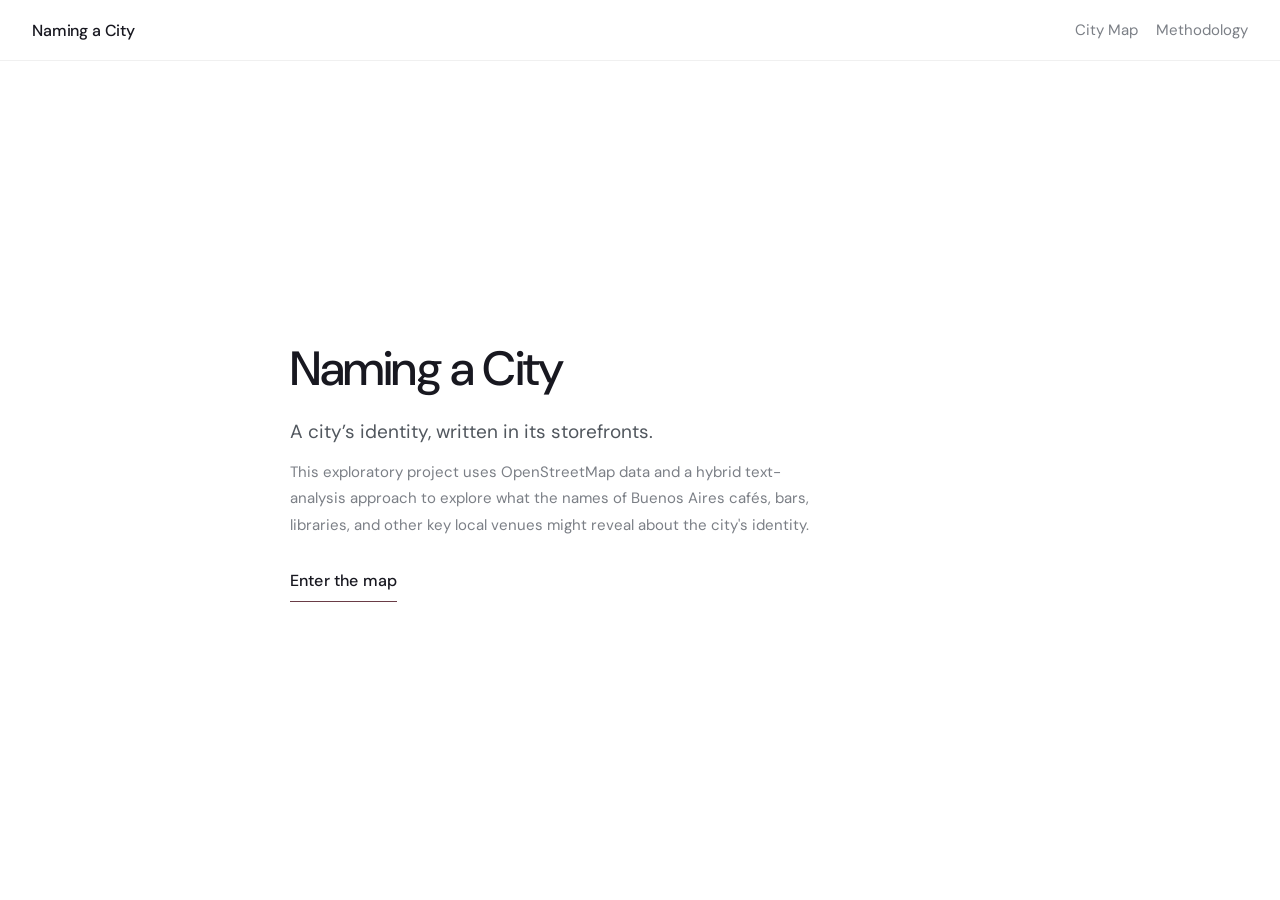
==== index.html @ 9a6ae647 "styling + methodology" ====
<!DOCTYPE html>
<html lang="en">
  <head>
    <meta charset="utf-8" />
    <title>Naming a City</title>
    <meta name="viewport" content="width=device-width, initial-scale=1" />
    <link
      href="https://fonts.googleapis.com/css2?family=DM+Sans:wght@300;400;500;600&family=IBM+Plex+Mono:wght@300;400;500&display=swap"
      rel="stylesheet"
    />
    <link rel="stylesheet" href="styles.css" />
  </head>

  <body>
    <div class="site-shell">
      <header class="site-nav">
        <div class="site-nav-left">
          <a href="01-hero.html" class="site-nav-title-link">
            <span class="site-nav-title">Naming a City</span>
          </a>
        </div>

        <nav class="site-nav-links" aria-label="Primary">
          <a href="map.html">City Map</a>
          <a href="methodology.html">Methodology</a>
        </nav>
      </header>

      <main class="hero-main">
        <section class="hero-card" aria-labelledby="hero-title">
          <h1 id="hero-title" class="hero-title">Naming a City</h1>

          <p class="hero-subtitle">
            A city’s identity, written in its storefronts.
          </p>

          <p class="hero-subtitle hero-subtitle-secondary">
            This exploratory project uses OpenStreetMap data and a hybrid text-analysis
            approach to explore what the names of Buenos Aires cafés, bars,
            libraries, and other key local venues might reveal about the city's
            identity.
          </p>

          <div class="hero-button-row">
            <a href="map.html" class="hero-cta">
              Enter the map
            </a>
          </div>
        </section>
      </main>
    </div>
  </body>
</html>
---- styles.css ----
@import url("https://fonts.googleapis.com/css2?family=Source+Serif+4:wght@400;500;600&display=swap");


:root {
  --bg: #f5f3ee;
  --panel: #ffffff;

  --ink: #181820;
  --ink-soft: #51575e;
  --ink-muted: #3f4247;
  --ink-subtle: #7b7f86;

  --border-subtle: #e0ddd3;
  --border-strong: #c7c3b7;

  --accent-plum: #6a3c46;
  --accent-plum-dark: #4f2a33;
  --accent-moss: #343a33;
  --accent-moss-soft: #474f45;
  --accent-petrol: #2b4650;

  --shadow-soft: 0 18px 40px rgba(0, 0, 0, 0.08);
}


/* ========== */
/* base       */
/* ========== */

*,
*::before,
*::after {
  box-sizing: border-box;
}

html,
body {
  margin: 0;
  padding: 0;
  min-height: 100%;
}

body {
  font-family: "DM Sans", system-ui, -apple-system, BlinkMacSystemFont,
    "Segoe UI", sans-serif;
  color: var(--ink);
  -webkit-font-smoothing: antialiased;
  background-color: #ffffff;
}

.site-shell {
  min-height: 100vh;
  display: flex;
  flex-direction: column;
}

.heading-serif {
  font-family: "Source Serif 4", "Georgia", "Palatino Linotype", "Book Antiqua",
    Garamond, "Times New Roman", serif;
}

.small-caps-label {
  font-size: 11px;
  letter-spacing: 0.16em;
  text-transform: uppercase;
  color: var(--ink-subtle);
}


/* ========== */
/* navbar    */
/* ========== */

.site-nav {
  position: sticky;
  top: 0;
  z-index: 50;
  display: flex;
  align-items: center;
  justify-content: space-between;
  padding: 16px 32px;
  background: rgba(255, 255, 255, 0.85);
  backdrop-filter: blur(12px);
  -webkit-backdrop-filter: blur(12px);
  border-bottom: 1px solid rgba(0, 0, 0, 0.06);
}

.site-nav-left {
  display: flex;
  align-items: center;
  gap: 16px;
}

.site-nav-title-link {
  text-decoration: none;
  display: inline-flex;
  align-items: center;
}

.site-nav-title {
  font-family: "DM Sans", system-ui, sans-serif;
  font-weight: 500;
  font-size: 16px;
  letter-spacing: -0.01em;
  color: var(--ink);
}

.site-nav-title-link:hover .site-nav-title {
  color: var(--ink-soft);
}

.site-nav-links {
  display: flex;
  gap: 18px;
  font-size: 15px;
}

.site-nav-links a {
  position: relative;
  padding: 4px 0;
  text-decoration: none;
  color: var(--ink-subtle);
  font-weight: 400;
  transition: color 150ms ease;
}

.site-nav-links a:hover {
  color: var(--ink);
}

.site-nav-links a.active {
  color: var(--ink);
  font-weight: 500;
}


/* ========== */
/* hero       */
/* ========== */

.hero-main {
  flex: 1;
  display: flex;
  align-items: center;
  justify-content: center;
  padding: 80px 24px 96px;
}

.hero-shell {
  width: 100%;
  max-width: 1120px;
  display: grid;
  grid-template-columns: minmax(0, 3fr) minmax(260px, 2fr);
  gap: 48px;
  align-items: center;
}

.hero-card {
  max-width: 700px;
  width: 100%;
  padding: 0;
  background: transparent;
  border: none;
  box-shadow: none;
}

.hero-title {
  font-family: "DM Sans", system-ui, sans-serif;
  font-size: 48px;
  font-weight: 500;
  letter-spacing: -0.03em;
  line-height: 1.1;
  margin: 0 0 20px;
  color: var(--ink);
}

.hero-kicker {
  font-size: 13px;
  letter-spacing: 0.16em;
  text-transform: uppercase;
  color: var(--ink-subtle);
  margin-bottom: 8px;
}

.hero-subtitle {
  margin: 0 0 12px;
  font-size: 19px;
  line-height: 1.65;
  color: var(--ink-soft);
  max-width: 540px;
  font-weight: 400;
}

.hero-subtitle-secondary {
  margin-top: 6px;
  font-size: 15px;
  line-height: 1.75;
  color: var(--ink-subtle);
  max-width: 540px;
}

.hero-button-row {
  display: flex;
  align-items: center;
  gap: 10px;
  margin-top: 22px;
}

.hero-cta {
  padding: 10px 0;
  border: none;
  border-radius: 0;
  background: transparent;
  color: var(--ink);
  font-size: 16px;
  font-weight: 500;
  letter-spacing: 0.01em;
  text-decoration: none;
  display: inline-flex;
  align-items: center;
  gap: 6px;
  border-bottom: 1.5px solid var(--accent-plum);
  transition: color 150ms ease, border-color 150ms ease;
}

.hero-cta:hover {
  color: var(--accent-plum);
  border-color: var(--accent-plum-dark);
}

.hero-cta:active {
  color: var(--accent-plum-dark);
}

.hero-visual {
  position: relative;
  border-radius: 6px;
  padding: 0;
  background: transparent;
  border: none;
  box-shadow: none;
}

.hero-visual-map-ghost {
  position: relative;
  width: 100%;
  padding-bottom: 80%;
  border-radius: 6px;
  overflow: hidden;
  background-color: #f7f7f7;
  border: 1px solid rgba(0, 0, 0, 0.06);
}

.hero-visual-caption {
  margin-top: 10px;
  font-size: 11px;
  line-height: 1.6;
  color: var(--ink-subtle);
}


/* ========== */
/* map layout */
/* ========== */

.map-main {
  flex: 1;
  display: grid;
  grid-template-columns: minmax(0, 1.6fr) minmax(380px, 1fr);
  gap: 26px;
  padding: 28px 24px 36px;
  max-width: 1300px;
  margin: 0 auto;
}

.map-shell {
  display: flex;
}

.mapbox-container {
  position: relative;
  flex: 1;
  min-height: 540px;
  background: #fdfdfc;
  border: 1px solid var(--border-subtle);
  border-radius: 8px;
  box-shadow: var(--shadow-soft);
  overflow: hidden;
}

/* map loading placeholder */

.map-placeholder {
  position: absolute;
  inset: 0;
  display: flex;
  align-items: center;
  justify-content: center;
  background: radial-gradient(circle at 20% 20%, #f5f3ee, #f0ece2);
  font-size: 11px;
  letter-spacing: 0.18em;
  text-transform: uppercase;
  color: var(--ink-subtle);
}

.map-placeholder::before {
  content: "";
  width: 40px;
  height: 40px;
  border-radius: 999px;
  border: 1px solid var(--border-subtle);
  border-top-color: var(--accent-plum);
  margin-right: 14px;
  animation: spin 950ms linear infinite;
}

@keyframes spin {
  to {
    transform: rotate(360deg);
  }
}

/* mapbox chrome */

.mapboxgl-ctrl-attrib,
.mapboxgl-ctrl-logo {
  font-size: 9px !important;
  color: var(--ink-muted) !important;
}

.mapboxgl-popup {
  max-width: 240px !important;
}

.mapboxgl-popup-content {
  max-width: 280px !important;
}

.map-toggle,
.map-legend-pill {
  font-size: 11px;
  letter-spacing: 0.14em;
  text-transform: uppercase;
  padding: 4px 10px;
  border-radius: 999px;
  border: 1px solid rgba(0, 0, 0, 0.12);
  background: rgba(255, 255, 255, 0.9);
  backdrop-filter: blur(4px);
  cursor: pointer;
}

.map-toggle-active,
.map-legend-pill-active {
  border-color: var(--accent-plum);
  color: var(--accent-plum);
}

.mapbox-container .map-legend {
  display: none !important;
}

.mapbox-container.motif-selected .map-legend {
  display: block !important;
}

/* hide map layer fills when no motif selected */
.mapbox-container .mapboxgl-canvas {
  filter: grayscale(100%);
}

.mapbox-container.motif-selected .mapboxgl-canvas {
  filter: grayscale(0%);
}

.side-panel {
  display: flex;
  flex-direction: column;
  background: var(--panel);
  border: 1px solid var(--border-subtle);
  border-radius: 8px;
  padding: 18px 20px 20px;
  max-height: calc(100vh - 108px);
  overflow-y: auto;
  box-shadow: var(--shadow-soft);
}

.side-panel-control-row {
  display: flex;
  justify-content: space-between;
  align-items: center;
  width: 100%;
  margin-bottom: 1rem;
  gap: 12px;
}

.side-panel-title-row {
  display: flex;
  align-items: center;
  margin-bottom: 1.5rem;
  gap: 12px;
}

.view-toggle {
  display: flex;
  gap: 0.25rem;
  background: #f0f0ee;
  padding: 0.25rem;
  border-radius: 4px;
}

.toggle-btn {
  padding: 0.5rem 1rem;
  font-size: 0.85rem;
  font-weight: 500;
  border: none;
  background: transparent;
  color: #666;
  cursor: pointer;
  border-radius: 3px;
  transition: all 0.2s ease;
}

.toggle-btn.active {
  background: white;
  color: #333;
  box-shadow: 0 1px 3px rgba(0, 0, 0, 0.1);
}

.side-panel-header {
  margin-bottom: 14px;
}

/* hide header content until motif is selected */
.side-panel.no-motif-selected .side-panel-header {
  display: none;
}

.side-title {
  font-family: "Source Serif 4", "Georgia", "Palatino Linotype",
    "Book Antiqua", Garamond, "Times New Roman", serif;
  margin: 0 0 4px;
  font-size: 18px;
  letter-spacing: 0.06em;
  text-transform: uppercase;
  color: var(--accent-plum);
}

.side-subtitle {
  margin: 0;
  font-size: 15px;
  line-height: 1.7;
  color: var(--ink-muted);
}

.side-note {
  margin: 8px 0 0;
  font-size: 11px;
  color: var(--ink-soft);
}

/* back link */

.panel-back-link {
    padding: 8px 16px !important;
    border-radius: 20px !important;
    border: 1px solid var(--accent-plum) !important;
    background: var(--accent-plum) !important;
    color: #fdfaf7 !important;
    font-size: 11px !important;
    font-weight: 600 !important;
    letter-spacing: 0.14em !important;
    text-transform: uppercase !important;
    text-decoration: none !important;
    display: inline-flex !important;
    align-items: center !important;
    gap: 6px !important;
    cursor: pointer !important;
    transition: background 160ms ease, transform 160ms ease, box-shadow 160ms ease !important;
}

.panel-back-link:hover {
  background: var(--accent-plum-dark) !important;
  transform: translateY(-0.5px) !important;
  box-shadow: 0 4px 8px rgba(0, 0, 0, 0.12) !important;
}

.panel-back-link:active {
  transform: translateY(0) !important;
  box-shadow: 0 2px 4px rgba(0, 0, 0, 0.08) !important;
}

/* section headings */

.side-section-title {
  margin: 18px 0 4px;
  font-size: 16px;
  font-weight: 600;
  color: var(--accent-plum);
  font-family: "Source Serif 4", "Georgia", "Palatino Linotype",
    "Book Antiqua", Garamond, "Times New Roman", serif;
}

.side-section-subtitle {
  margin: 0 0 4px;
  font-size: 12px;
  color: var(--ink-soft);
}

/* motif list cards */

.dashed-list {
  list-style: none;
  padding: 0;
  margin: 8px 0 0;
  display: flex;
  flex-direction: column;
  gap: 10px;
}

.dashed-card {
  position: relative;
  border-radius: 10px;
  padding: 10px 14px 10px 32px;
  font-size: 13px;
  cursor: pointer;
  background: #ffffff;      
  border: 1px solid var(--border-subtle); 
  transition:
    background 160ms ease,
    transform 160ms ease,
    box-shadow 160ms ease,
    border-color 160ms ease;
}

.dashed-card::before {
  content: "";
  position: absolute;
  left: 14px;
  top: 50%;
  transform: translateY(-50%);
  width: 7px;
  height: 7px;
  border-radius: 999px;
  background: var(--accent-petrol);
  opacity: 0.55;
}

.dashed-card:hover {
  background: #f8f6f1;
  border-color: var(--border-strong);
  transform: translateY(-1px);
  box-shadow: 0 10px 18px rgba(0, 0, 0, 0.08);
}

.dashed-card-title {
  font-weight: 600;
  margin-bottom: 2px;
}

.dashed-card-meta {
  font-size: 12px;
  color: var(--ink-muted);
}

/* detail cards */

.profile-card {
  margin-top: 16px;
  border-radius: 8px;
  padding: 11px 13px 13px;
  font-size: 13px;
  background: #fdfbf7;
  border: 1px solid var(--border-subtle);
  box-shadow: 0 14px 30px rgba(0, 0, 0, 0.06);
}

.profile-title {
  margin: 0 0 7px;
  font-size: 15px;
  font-weight: 600;
  color: var(--accent-plum);
  font-family: "Source Serif 4", "Georgia", "Palatino Linotype",
    "Book Antiqua", Garamond, "Times New Roman", serif;
}


.profile-card.profile-card--insight {
  border-left: 3px solid var(--accent-plum);
  padding-left: 11px;
}

.profile-body p {
  margin: 0 0 8px;
  line-height: 1.7;
  color: var(--ink-muted);
}

.profile-body p strong {
  color: var(--ink);
}


.inset-note {
  border-radius: 5px;
  padding: 7px 9px;
  margin: 8px 0;
  font-size: 12px;
  line-height: 1.6;
  border: 1px dashed var(--border-subtle);
  background: #f8f5ef;
  color: var(--ink-soft);
}


.methodology-note {
  margin-top: 40px;
  padding: 12px 14px;
  background: #f8f6f1;
  border-left: 3px solid var(--accent-petrol);
  border-radius: 4px;
  font-size: 12px;
  line-height: 1.7;
  color: var(--ink-soft);
}

.methodology-note a {
  color: var(--ink);
  font-weight: 600;
  text-decoration: none;
  transition: color 150ms ease;
}

.methodology-note a:hover {
  color: var(--accent-plum);
}

.methodology-note strong {
  color: var(--accent-petrol);
  font-weight: 600;
  letter-spacing: 0.02em;
}


/* ========== */
/* Methodology page */
/* ========== */

.page-main {
  flex: 1;
  padding: 72px 24px 96px;
  display: flex;
  justify-content: center;
}

.page-inner {
  max-width: 640px;
  width: 100%;
  background: transparent;
  padding: 0;
}

.page-title {
  font-family: "DM Sans", system-ui, sans-serif;
  font-size: 36px;
  font-weight: 500;
  letter-spacing: -0.02em;
  line-height: 1.2;
  margin: 0 0 16px;
  color: var(--ink);
}

.page-subtitle {
  margin: 0 0 40px;
  font-size: 16px;
  line-height: 1.7;
  color: var(--ink-muted);
}

.page-section-title {
  font-family: "DM Sans", system-ui, sans-serif;
  font-size: 15px;
  font-weight: 600;
  letter-spacing: -0.01em;
  margin: 36px 0 10px;
  color: var(--ink);
}

.page-text {
  font-size: 15px;
  line-height: 1.8;
  color: var(--ink-soft);
  margin: 0 0 14px;
}

.page-text strong {
  color: var(--ink);
  font-weight: 500;
}

.page-text a {
  color: var(--ink-soft);
  text-decoration: underline;
  text-decoration-color: var(--border-strong);
  text-underline-offset: 2px;
  transition: color 150ms ease;
}

.page-text a:hover {
  color: var(--ink);
}

.page-list {
  margin: 0 0 16px 20px;
  padding: 0;
  font-size: 14px;
  line-height: 1.8;
  color: var(--ink-soft);
}

.page-list li {
  margin-bottom: 10px;
}

.page-list li strong {
  color: var(--ink);
  font-weight: 500;
}

.page-list a {
  color: var(--ink-soft);
  text-decoration: underline;
  text-decoration-color: var(--border-strong);
  text-underline-offset: 2px;
  transition: color 150ms ease;
}

.page-list a:hover {
  color: var(--ink);
}

.page-list code {
  font-family: "IBM Plex Mono", ui-monospace, SFMono-Regular, Menlo, Monaco,
    Consolas, "Liberation Mono", "Courier New", monospace;
  font-size: 12px;
  background: #f5f5f5;
  padding: 2px 5px;
  border-radius: 3px;
  color: var(--ink-muted);
}

.page-footnote {
  margin-top: 48px;
  padding-top: 20px;
  border-top: 1px solid rgba(0, 0, 0, 0.06);
  font-size: 13px;
  color: var(--ink-subtle);
  line-height: 1.6;
}

/* ========== */
/* micro-label */
/* ========== */

.meta-label {
  font-size: 11px;
  text-transform: uppercase;
  letter-spacing: 0.16em;
  color: var(--ink-subtle);
}

/* ========== */
/* tooltips */
/* ========== */

#tooltip rect {
  fill: rgba(20, 20, 20, 0.88) !important;
  stroke: rgba(255, 255, 255, 0.15) !important;
  stroke-width: 0.5 !important;
}

#tooltip text {
  fill: #fff !important;
  font-size: 14px !important;
  letter-spacing: -0.01em !important;
  font-family: 'IBM Plex Mono', monospace !important;
}

/* Tooltip styling */
.tooltip-content {
  color: #fff;
  font-size: 14px;
  letter-spacing: -0.01em;
  font-family: 'IBM Plex Mono', monospace;
  line-height: 1.4;
  max-width: 240px;
  word-wrap: break-word;
  white-space: normal;
}

.tooltip-bg {
  rx: 4;
  ry: 4;
  fill: rgba(20, 20, 20, 0.88);
  stroke: rgba(255, 255, 255, 0.15);
  stroke-width: 0.5;
}

/* choropleth legend title styling */
.choropleth-legend-title {
  font-size: 12px;
  font-weight: bold;
  fill: #343a33;
}


/* ========== */
/* responsive */
/* ========== */

@media (max-width: 1120px) {
  .hero-shell {
    grid-template-columns: minmax(0, 1.2fr);
    max-width: 880px;
  }

  .hero-card {
    max-width: none;
  }

  .hero-visual {
    display: none;
  }

  .map-main {
    grid-template-columns: minmax(0, 1.3fr) minmax(360px, 1fr);
  }
}

@media (max-width: 960px) {
  .site-nav {
    padding-inline: 18px;
  }

  .hero-main {
    padding: 60px 16px 72px;
  }

  .hero-shell {
    grid-template-columns: minmax(0, 1fr);
    gap: 32px;
  }

  .hero-card {
    padding-inline: 26px;
  }

  .hero-title {
    font-size: 34px;
  }

  .hero-subtitle {
    font-size: 22px;
  }

  .map-main {
    grid-template-columns: minmax(0, 1fr);
    padding: 20px 16px 32px;
  }

  .side-panel {
    max-height: none;
  }

  .page-main {
    padding: 48px 16px 64px;
  }

  .page-inner {
    padding: 28px 22px 26px;
  }

.map-shell .mapboxgl-canvas-container svg,
.mapboxgl-canvas-container svg {
  position: absolute;
  width: 100%;
  height: 100%;
  top: 0;
  left: 0;
}

.hidden {
  display: none;
}

}

@media (max-width: 640px) {
  .site-nav {
    padding-inline: 14px;
  }

  .site-nav-links {
    gap: 12px;
    font-size: 13px;
  }

  .hero-main {
    padding: 48px 14px 60px;
  }

  .hero-card {
    padding: 24px 20px 26px;
  }

  .hero-title {
    font-size: 26px;
    letter-spacing: 0.06em;
  }

  .hero-subtitle {
    font-size: 18px;
    line-height: 1.6;
  }

  .hero-subtitle-secondary {
    font-size: 14px;
  }

  .hero-button-row {
    flex-direction: column;
    align-items: flex-start;
  }

  .map-main {
    padding-inline: 12px;
  }

  .mapbox-container {
    min-height: 380px;
  }

  .side-panel {
    padding: 14px 14px 16px;
  }

  .page-inner {
    padding: 24px 16px 24px;
  }
}

/* ========== */
/* responsive */
/* ========== */

@media (max-width: 900px) {
  .site-shell {
    padding: 0 12px 24px;
  }

  .site-nav {
    padding: 10px 16px;
  }

  .map-main {
    grid-template-columns: 1fr;
    gap: 16px;
    padding: 16px 0 24px;
  }

  .mapbox-container {
    min-height: 420px;
  }

  .side-panel {
    max-height: none;
  }

  .hero-main {
    padding: 48px 12px 64px;
  }

  .hero-card {
    padding: 28px 20px 24px;
  }

  .page-inner {
    padding: 24px 16px 32px;
  }
}
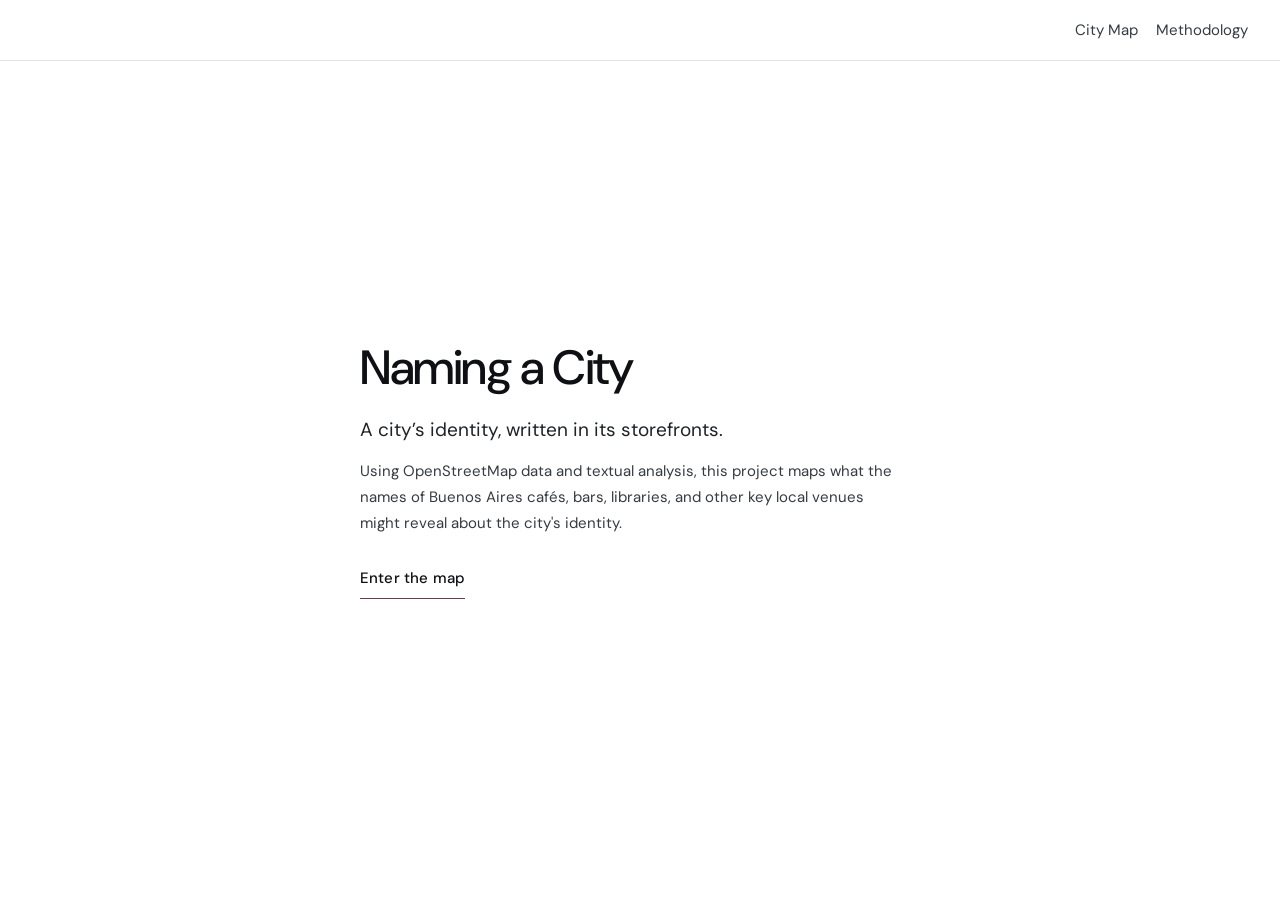
==== commit cc5899ec: "styling edits" ====
--- a/index.html
+++ b/index.html
@@ -5,7 +5,7 @@
     <title>Naming a City</title>
     <meta name="viewport" content="width=device-width, initial-scale=1" />
     <link
-      href="https://fonts.googleapis.com/css2?family=DM+Sans:wght@300;400;500;600&family=IBM+Plex+Mono:wght@300;400;500&display=swap"
+      href="https://fonts.googleapis.com/css2?family=DM+Sans:wght@300;400;500;600&family=IBM+Plex+Sans:wght@300;400;500;600&family=IBM+Plex+Mono:wght@300;400;500&display=swap"family=IBM+Plex+Sans:wght@300;400;500;600href="https://fonts.googleapis.com/css2?family=DM+Sans:wght@300;400;500;600&family=IBM+Plex+Sans:wght@300;400;500;600&family=IBM+Plex+Mono:wght@300;400;500&display=swap"family=IBM+Plex+Mono:wght@300;400;500href="https://fonts.googleapis.com/css2?family=DM+Sans:wght@300;400;500;600&family=IBM+Plex+Sans:wght@300;400;500;600&family=IBM+Plex+Mono:wght@300;400;500&display=swap"display=swap"
       rel="stylesheet"
     />
     <link rel="stylesheet" href="styles.css" />
@@ -14,11 +14,7 @@
   <body>
     <div class="site-shell">
       <header class="site-nav">
-        <div class="site-nav-left">
-          <a href="01-hero.html" class="site-nav-title-link">
-            <span class="site-nav-title">Naming a City</span>
-          </a>
-        </div>
+      <div class="site-nav-left" aria-hidden="true"></div>
 
         <nav class="site-nav-links" aria-label="Primary">
           <a href="map.html">City Map</a>
@@ -28,6 +24,7 @@
 
       <main class="hero-main">
         <section class="hero-card" aria-labelledby="hero-title">
+
           <h1 id="hero-title" class="hero-title">Naming a City</h1>
 
           <p class="hero-subtitle">
@@ -35,19 +32,14 @@
           </p>
 
           <p class="hero-subtitle hero-subtitle-secondary">
-            This exploratory project uses OpenStreetMap data and a hybrid text-analysis
-            approach to explore what the names of Buenos Aires cafés, bars,
-            libraries, and other key local venues might reveal about the city's
-            identity.
+            Using OpenStreetMap data and textual analysis, this project maps what the names of Buenos Aires cafés, bars, libraries, and other key local venues might reveal about the city's identity.
           </p>
 
           <div class="hero-button-row">
-            <a href="map.html" class="hero-cta">
-              Enter the map
-            </a>
+            <a href="map.html" class="hero-cta">Enter the map</a>
           </div>
         </section>
       </main>
     </div>
   </body>
-</html>+</html>
--- a/styles.css
+++ b/styles.css
@@ -1,26 +1,27 @@
-
-@import url("https://fonts.googleapis.com/css2?family=Source+Serif+4:wght@400;500;600&display=swap");
+@import url("https://fonts.googleapis.com/css2?family=IBM+Plex+Sans:wght@300;400;500;600&display=swap");
 
 
 :root {
   --bg: #f5f3ee;
   --panel: #ffffff;
 
-  --ink: #181820;
-  --ink-soft: #51575e;
-  --ink-muted: #3f4247;
-  --ink-subtle: #7b7f86;
-
-  --border-subtle: #e0ddd3;
-  --border-strong: #c7c3b7;
+  --ink: #0e1013;
+  --ink-soft: #1e2328;
+  --ink-muted: #363b42;
+  --ink-subtle: #555b63;
+
+  --border-subtle: #d8d5cb;
+  --border-strong: #b8b3a6;
 
   --accent-plum: #6a3c46;
   --accent-plum-dark: #4f2a33;
   --accent-moss: #343a33;
   --accent-moss-soft: #474f45;
-  --accent-petrol: #2b4650;
-
-  --shadow-soft: 0 18px 40px rgba(0, 0, 0, 0.08);
+  --accent-petrol: #284854;
+  --shadow-soft: 0 10px 24px rgba(0, 0, 0, 0.08);
+  --cool-hover: #f0ede8;
+  --cool-detail: #f4f2ef;
+  --cool-border: #d5d0c8;
 }
 
 
@@ -56,8 +57,7 @@
 }
 
 .heading-serif {
-  font-family: "Source Serif 4", "Georgia", "Palatino Linotype", "Book Antiqua",
-    Garamond, "Times New Roman", serif;
+  font-family: "IBM Plex Sans", system-ui, -apple-system, sans-serif;
 }
 
 .small-caps-label {
@@ -80,10 +80,10 @@
   align-items: center;
   justify-content: space-between;
   padding: 16px 32px;
-  background: rgba(255, 255, 255, 0.85);
+  background: rgba(255, 255, 255, 0.92);
   backdrop-filter: blur(12px);
   -webkit-backdrop-filter: blur(12px);
-  border-bottom: 1px solid rgba(0, 0, 0, 0.06);
+  border-bottom: 1px solid rgba(0, 0, 0, 0.10);
 }
 
 .site-nav-left {
@@ -120,7 +120,7 @@
   position: relative;
   padding: 4px 0;
   text-decoration: none;
-  color: var(--ink-subtle);
+  color: var(--ink-muted);
   font-weight: 400;
   transition: color 150ms ease;
 }
@@ -132,6 +132,8 @@
 .site-nav-links a.active {
   color: var(--ink);
   font-weight: 500;
+  border-bottom: 1.5px solid var(--accent-plum);
+  padding-bottom: 2px;
 }
 
 
@@ -144,7 +146,7 @@
   display: flex;
   align-items: center;
   justify-content: center;
-  padding: 80px 24px 96px;
+  padding: 60px 24px 80px;
 }
 
 .hero-shell {
@@ -157,7 +159,7 @@
 }
 
 .hero-card {
-  max-width: 700px;
+  max-width: 560px;
   width: 100%;
   padding: 0;
   background: transparent;
@@ -175,14 +177,6 @@
   color: var(--ink);
 }
 
-.hero-kicker {
-  font-size: 13px;
-  letter-spacing: 0.16em;
-  text-transform: uppercase;
-  color: var(--ink-subtle);
-  margin-bottom: 8px;
-}
-
 .hero-subtitle {
   margin: 0 0 12px;
   font-size: 19px;
@@ -196,7 +190,7 @@
   margin-top: 6px;
   font-size: 15px;
   line-height: 1.75;
-  color: var(--ink-subtle);
+  color: var(--ink-muted);
   max-width: 540px;
 }
 
@@ -213,7 +207,7 @@
   border-radius: 0;
   background: transparent;
   color: var(--ink);
-  font-size: 16px;
+  font-size: 15px;
   font-weight: 500;
   letter-spacing: 0.01em;
   text-decoration: none;
@@ -282,11 +276,12 @@
   position: relative;
   flex: 1;
   min-height: 540px;
-  background: #fdfdfc;
+  background: #f8f6f1;
   border: 1px solid var(--border-subtle);
-  border-radius: 8px;
+  border-radius: 6px;
   box-shadow: var(--shadow-soft);
   overflow: hidden;
+  outline: 1px solid rgba(0, 0, 0, 0.03);
 }
 
 /* map loading placeholder */
@@ -366,11 +361,13 @@
 
 /* hide map layer fills when no motif selected */
 .mapbox-container .mapboxgl-canvas {
-  filter: grayscale(100%);
+  filter: none;
+  opacity: 0.95;
 }
 
 .mapbox-container.motif-selected .mapboxgl-canvas {
-  filter: grayscale(0%);
+  filter: none;
+  opacity: 1;
 }
 
 .side-panel {
@@ -378,11 +375,11 @@
   flex-direction: column;
   background: var(--panel);
   border: 1px solid var(--border-subtle);
-  border-radius: 8px;
-  padding: 18px 20px 20px;
+  border-radius: 6px;
+  padding: 16px 18px;
   max-height: calc(100vh - 108px);
   overflow-y: auto;
-  box-shadow: var(--shadow-soft);
+  box-shadow: 0 2px 12px rgba(0, 0, 0, 0.06);
 }
 
 .side-panel-control-row {
@@ -395,40 +392,47 @@
 }
 
 .side-panel-title-row {
-  display: flex;
-  align-items: center;
+  margin: 0;
+  line-height: 1.1;
+  display: flex;
+  align-items: baseline;
+  justify-content: space-between;
+  width: 100%;
   margin-bottom: 1.5rem;
   gap: 12px;
 }
 
 .view-toggle {
   display: flex;
-  gap: 0.25rem;
-  background: #f0f0ee;
-  padding: 0.25rem;
+  gap: 0.2rem;
+  background: transparent;
+  padding: 0.2rem;
+  border: 1px solid var(--border-subtle);
+  border-radius: 6px;
+  margin-top: 2px;
+}
+
+.toggle-btn {
+  padding: 6px 10px;
+  font-size: 12px;
+  font-weight: 500;
+  border: 1px solid transparent;
+  background: transparent;
+  color: var(--ink-muted);
+  cursor: pointer;
   border-radius: 4px;
-}
-
-.toggle-btn {
-  padding: 0.5rem 1rem;
-  font-size: 0.85rem;
-  font-weight: 500;
-  border: none;
-  background: transparent;
-  color: #666;
-  cursor: pointer;
-  border-radius: 3px;
-  transition: all 0.2s ease;
+  transition: color 160ms ease, border-color 160ms ease, background 160ms ease;
 }
 
 .toggle-btn.active {
-  background: white;
-  color: #333;
-  box-shadow: 0 1px 3px rgba(0, 0, 0, 0.1);
+  background: var(--panel);
+  color: var(--ink);
+  box-shadow: 0 1px 3px rgba(0,0,0,0.1);
+  border-color: var(--border-strong);
 }
 
 .side-panel-header {
-  margin-bottom: 14px;
+  margin-bottom: 18px;
 }
 
 /* hide header content until motif is selected */
@@ -437,20 +441,19 @@
 }
 
 .side-title {
-  font-family: "Source Serif 4", "Georgia", "Palatino Linotype",
-    "Book Antiqua", Garamond, "Times New Roman", serif;
+  font-family: "IBM Plex Sans", system-ui, sans-serif;
   margin: 0 0 4px;
-  font-size: 18px;
-  letter-spacing: 0.06em;
+  font-size: 16px;
+  letter-spacing: 0.05em;
   text-transform: uppercase;
   color: var(--accent-plum);
 }
 
 .side-subtitle {
   margin: 0;
-  font-size: 15px;
-  line-height: 1.7;
-  color: var(--ink-muted);
+  font-size: 14px;
+  line-height: 1.65;
+  color: var(--ink-soft);
 }
 
 .side-note {
@@ -462,8 +465,8 @@
 /* back link */
 
 .panel-back-link {
-    padding: 8px 16px !important;
-    border-radius: 20px !important;
+    padding: 7px 14px !important;
+    border-radius: 18px !important;
     border: 1px solid var(--accent-plum) !important;
     background: var(--accent-plum) !important;
     color: #fdfaf7 !important;
@@ -497,14 +500,13 @@
   font-size: 16px;
   font-weight: 600;
   color: var(--accent-plum);
-  font-family: "Source Serif 4", "Georgia", "Palatino Linotype",
-    "Book Antiqua", Garamond, "Times New Roman", serif;
+  font-family: "IBM Plex Sans", system-ui, sans-serif;
 }
 
 .side-section-subtitle {
   margin: 0 0 4px;
   font-size: 12px;
-  color: var(--ink-soft);
+  color: var(--ink-muted);
 }
 
 /* motif list cards */
@@ -520,59 +522,54 @@
 
 .dashed-card {
   position: relative;
-  border-radius: 10px;
-  padding: 10px 14px 10px 32px;
+  border-radius: 8px;
+  padding: 8px 12px;
   font-size: 13px;
   cursor: pointer;
-  background: #ffffff;      
-  border: 1px solid var(--border-subtle); 
+  background: #ffffff;
+  border: 1px solid var(--border-subtle);
+  display: flex;
+  align-items: flex-start;
+  gap: 10px;
   transition:
     background 160ms ease,
-    transform 160ms ease,
-    box-shadow 160ms ease,
     border-color 160ms ease;
 }
 
-.dashed-card::before {
-  content: "";
-  position: absolute;
-  left: 14px;
-  top: 50%;
-  transform: translateY(-50%);
-  width: 7px;
-  height: 7px;
-  border-radius: 999px;
-  background: var(--accent-petrol);
-  opacity: 0.55;
+.dashed-card-dot {
+  flex-shrink: 0;
+  margin-top: 3px;
 }
 
 .dashed-card:hover {
-  background: #f8f6f1;
+  background: var(--cool-hover);
   border-color: var(--border-strong);
-  transform: translateY(-1px);
-  box-shadow: 0 10px 18px rgba(0, 0, 0, 0.08);
+  box-shadow: none;
+  transform: none;
 }
 
 .dashed-card-title {
   font-weight: 600;
+  color: var(--ink);
   margin-bottom: 2px;
 }
 
 .dashed-card-meta {
-  font-size: 12px;
-  color: var(--ink-muted);
+  font-size: 11px;
+  letter-spacing: 0.04em;
+  color: var(--ink-subtle);
 }
 
 /* detail cards */
 
 .profile-card {
   margin-top: 16px;
-  border-radius: 8px;
-  padding: 11px 13px 13px;
+  border-radius: 6px;
+  padding: 12px 14px 14px;
   font-size: 13px;
-  background: #fdfbf7;
+  background: #ffffff;
   border: 1px solid var(--border-subtle);
-  box-shadow: 0 14px 30px rgba(0, 0, 0, 0.06);
+  box-shadow: none;
 }
 
 .profile-title {
@@ -580,8 +577,7 @@
   font-size: 15px;
   font-weight: 600;
   color: var(--accent-plum);
-  font-family: "Source Serif 4", "Georgia", "Palatino Linotype",
-    "Book Antiqua", Garamond, "Times New Roman", serif;
+  font-family: "IBM Plex Sans", system-ui, sans-serif;
 }
 
 
@@ -593,7 +589,7 @@
 .profile-body p {
   margin: 0 0 8px;
   line-height: 1.7;
-  color: var(--ink-muted);
+  color: var(--ink-soft);
 }
 
 .profile-body p strong {
@@ -614,10 +610,10 @@
 
 
 .methodology-note {
-  margin-top: 40px;
+  margin-top: 32px;
   padding: 12px 14px;
-  background: #f8f6f1;
-  border-left: 3px solid var(--accent-petrol);
+  background: #ffffff;
+  border-left: 3px solid var(--accent-plum);
   border-radius: 4px;
   font-size: 12px;
   line-height: 1.7;
@@ -636,7 +632,7 @@
 }
 
 .methodology-note strong {
-  color: var(--accent-petrol);
+  color: var(--accent-plum);
   font-weight: 600;
   letter-spacing: 0.02em;
 }
@@ -674,7 +670,7 @@
   margin: 0 0 40px;
   font-size: 16px;
   line-height: 1.7;
-  color: var(--ink-muted);
+  color: var(--ink-soft);
 }
 
 .page-section-title {
@@ -988,3 +984,22 @@
     padding: 24px 16px 32px;
   }
 }
+
+
+.motif-tags,
+.correlation-insights,
+.motif-tag {
+  font-family: "IBM Plex Mono", ui-monospace, SFMono-Regular, Menlo, Monaco, Consolas, "Liberation Mono", "Courier New", monospace;
+  font-size: 11px;
+  font-weight: 400;
+  line-height: 1.6;
+  background: transparent;
+  padding: 0;
+  color: var(--ink);
+}
+
+#motif-detail .motif-section + .motif-section {
+  margin-top: 18px;
+  padding-top: 14px;
+  border-top: 1px solid var(--border-subtle);
+}
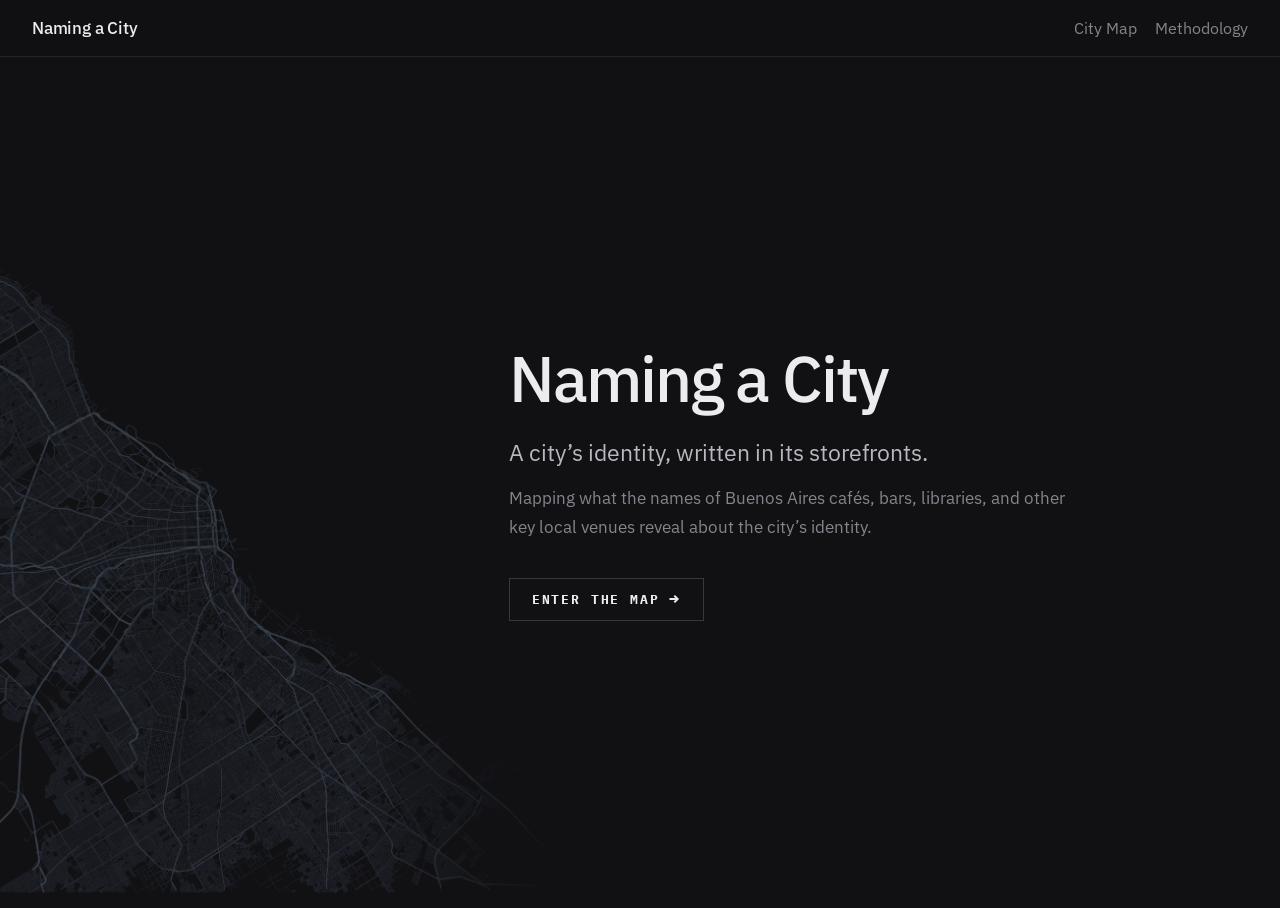
==== commit a368fe1d: "Ship production site updates for GitHub Pages. Includes cleaned app.js/styles, hero image asset, and" ====
--- a/index.html
+++ b/index.html
@@ -4,17 +4,17 @@
     <meta charset="utf-8" />
     <title>Naming a City</title>
     <meta name="viewport" content="width=device-width, initial-scale=1" />
-    <link
-      href="https://fonts.googleapis.com/css2?family=DM+Sans:wght@300;400;500;600&family=IBM+Plex+Sans:wght@300;400;500;600&family=IBM+Plex+Mono:wght@300;400;500&display=swap"family=IBM+Plex+Sans:wght@300;400;500;600href="https://fonts.googleapis.com/css2?family=DM+Sans:wght@300;400;500;600&family=IBM+Plex+Sans:wght@300;400;500;600&family=IBM+Plex+Mono:wght@300;400;500&display=swap"family=IBM+Plex+Mono:wght@300;400;500href="https://fonts.googleapis.com/css2?family=DM+Sans:wght@300;400;500;600&family=IBM+Plex+Sans:wght@300;400;500;600&family=IBM+Plex+Mono:wght@300;400;500&display=swap"display=swap"
-      rel="stylesheet"
-    />
     <link rel="stylesheet" href="styles.css" />
   </head>
 
   <body>
-    <div class="site-shell">
+    <div class="site-shell site-shell--hero">
       <header class="site-nav">
-      <div class="site-nav-left" aria-hidden="true"></div>
+        <div class="site-nav-left">
+          <a href="index.html" class="site-nav-title-link">
+            <span class="site-nav-title">Naming a City</span>
+          </a>
+        </div>
 
         <nav class="site-nav-links" aria-label="Primary">
           <a href="map.html">City Map</a>
@@ -23,22 +23,34 @@
       </header>
 
       <main class="hero-main">
-        <section class="hero-card" aria-labelledby="hero-title">
+        <div class="hero-art" aria-hidden="true">
+          <img
+            src="assets/hero-lines.png"
+            alt=""
+            class="hero-art-img"
+            width="576"
+            height="1008"
+            loading="eager"
+          />
+        </div>
 
-          <h1 id="hero-title" class="hero-title">Naming a City</h1>
+        <div class="hero-content">
+          <section class="hero-card" aria-labelledby="hero-title">
+            <h1 id="hero-title" class="hero-title">Naming a City</h1>
 
-          <p class="hero-subtitle">
-            A city’s identity, written in its storefronts.
-          </p>
+            <p class="hero-subtitle">
+              A city’s identity, written in its storefronts.
+            </p>
 
-          <p class="hero-subtitle hero-subtitle-secondary">
-            Using OpenStreetMap data and textual analysis, this project maps what the names of Buenos Aires cafés, bars, libraries, and other key local venues might reveal about the city's identity.
-          </p>
+            <p class="hero-subtitle hero-subtitle-secondary">
+              Mapping what the names of Buenos Aires cafés, bars, libraries, and other key local venues reveal about the city’s identity.
+            </p>
 
-          <div class="hero-button-row">
-            <a href="map.html" class="hero-cta">Enter the map</a>
-          </div>
-        </section>
+            <div class="hero-button-row">
+              <a href="map.html" class="hero-cta"><span class="hero-cta-text">Enter the map</span><span class="cta-arrow" aria-hidden="true">→</span></a>
+            </div>
+          </section>
+        </div>
       </main>
     </div>
   </body>
--- a/styles.css
+++ b/styles.css
@@ -1,27 +1,26 @@
-@import url("https://fonts.googleapis.com/css2?family=IBM+Plex+Sans:wght@300;400;500;600&display=swap");
+@import url("https://fonts.googleapis.com/css2?family=IBM+Plex+Sans:wght@300;400;500;600;700&family=IBM+Plex+Mono:wght@400;500;600;700&display=swap");
 
 
 :root {
-  --bg: #f5f3ee;
-  --panel: #ffffff;
-
-  --ink: #0e1013;
-  --ink-soft: #1e2328;
-  --ink-muted: #363b42;
-  --ink-subtle: #555b63;
-
-  --border-subtle: #d8d5cb;
-  --border-strong: #b8b3a6;
-
-  --accent-plum: #6a3c46;
-  --accent-plum-dark: #4f2a33;
-  --accent-moss: #343a33;
-  --accent-moss-soft: #474f45;
-  --accent-petrol: #284854;
-  --shadow-soft: 0 10px 24px rgba(0, 0, 0, 0.08);
-  --cool-hover: #f0ede8;
-  --cool-detail: #f4f2ef;
-  --cool-border: #d5d0c8;
+  --bg: #111114;
+  --panel: #16161a;
+
+  --ink: #ececef;
+  --ink-soft: #b8b8c0;
+  --ink-muted: #84848c;
+  --ink-subtle: #5c5c64;
+
+  --border-subtle: #252528;
+  --border-strong: #38383e;
+
+  --accent: #ececef;
+  --accent-bright: #ffffff;
+  --accent-muted: #9a9aa2;
+  --cool-hover: #1c1c22;
+  --cool-detail: #141418;
+
+  --map-land: #111114;
+  --map-water: #0c0c10;
 }
 
 
@@ -43,11 +42,11 @@
 }
 
 body {
-  font-family: "DM Sans", system-ui, -apple-system, BlinkMacSystemFont,
+  font-family: "IBM Plex Sans", system-ui, -apple-system, BlinkMacSystemFont,
     "Segoe UI", sans-serif;
   color: var(--ink);
   -webkit-font-smoothing: antialiased;
-  background-color: #ffffff;
+  background-color: var(--bg);
 }
 
 .site-shell {
@@ -55,18 +54,6 @@
   display: flex;
   flex-direction: column;
 }
-
-.heading-serif {
-  font-family: "IBM Plex Sans", system-ui, -apple-system, sans-serif;
-}
-
-.small-caps-label {
-  font-size: 11px;
-  letter-spacing: 0.16em;
-  text-transform: uppercase;
-  color: var(--ink-subtle);
-}
-
 
 /* ========== */
 /* navbar    */
@@ -79,11 +66,11 @@
   display: flex;
   align-items: center;
   justify-content: space-between;
-  padding: 16px 32px;
-  background: rgba(255, 255, 255, 0.92);
+  padding: 14px 32px;
+  background: rgba(17, 17, 20, 0.92);
   backdrop-filter: blur(12px);
   -webkit-backdrop-filter: blur(12px);
-  border-bottom: 1px solid rgba(0, 0, 0, 0.10);
+  border-bottom: 1px solid var(--border-subtle);
 }
 
 .site-nav-left {
@@ -99,21 +86,21 @@
 }
 
 .site-nav-title {
-  font-family: "DM Sans", system-ui, sans-serif;
+  font-family: "IBM Plex Sans", system-ui, sans-serif;
   font-weight: 500;
+  font-size: 17px;
+  letter-spacing: -0.01em;
+  color: var(--ink);
+}
+
+.site-nav-title-link:hover .site-nav-title {
+  color: var(--ink-soft);
+}
+
+.site-nav-links {
+  display: flex;
+  gap: 18px;
   font-size: 16px;
-  letter-spacing: -0.01em;
-  color: var(--ink);
-}
-
-.site-nav-title-link:hover .site-nav-title {
-  color: var(--ink-soft);
-}
-
-.site-nav-links {
-  display: flex;
-  gap: 18px;
-  font-size: 15px;
 }
 
 .site-nav-links a {
@@ -132,7 +119,7 @@
 .site-nav-links a.active {
   color: var(--ink);
   font-weight: 500;
-  border-bottom: 1.5px solid var(--accent-plum);
+  border-bottom: 1.5px solid rgba(255, 255, 255, 0.85);
   padding-bottom: 2px;
 }
 
@@ -141,25 +128,69 @@
 /* hero       */
 /* ========== */
 
+.site-shell--hero {
+  min-height: 100vh;
+  overflow: hidden;
+}
+
+.site-shell--hero .hero-main {
+  min-height: calc(100vh - 49px);
+}
+
 .hero-main {
+  position: relative;
   flex: 1;
+  min-height: calc(100vh - 49px);
   display: flex;
   align-items: center;
-  justify-content: center;
-  padding: 60px 24px 80px;
-}
-
-.hero-shell {
+  justify-content: flex-start;
+  overflow: hidden;
+  padding: 0;
+}
+
+/* full-height decorative map panel, pinned left — bleeds to screen edge */
+.hero-art {
+  position: absolute;
+  left: 0;
+  top: 0;
+  bottom: 0;
+  width: clamp(360px, 44vw, 680px);
+  height: 100%;
+  pointer-events: none;
+  z-index: 0;
+  -webkit-mask-image: linear-gradient(
+    to right,
+    #000 62%,
+    transparent 100%
+  );
+  mask-image: linear-gradient(
+    to right,
+    #000 62%,
+    transparent 100%
+  );
+}
+
+.hero-art-img {
+  display: block;
   width: 100%;
-  max-width: 1120px;
-  display: grid;
-  grid-template-columns: minmax(0, 3fr) minmax(260px, 2fr);
-  gap: 48px;
-  align-items: center;
+  height: 100%;
+  object-fit: cover;
+  object-position: right center;
+  opacity: 0.22;
+  filter: sepia(0.1) hue-rotate(175deg) saturate(9) brightness(1);
+}
+
+.hero-content {
+  position: relative;
+  z-index: 1;
+  width: min(100%, 680px);
+  margin-left: clamp(300px, 36vw, 500px);
+  margin-right: auto;
+  padding: clamp(48px, 8vh, 96px) clamp(24px, 5vw, 48px);
 }
 
 .hero-card {
-  max-width: 560px;
+  max-width: 680px;
   width: 100%;
   padding: 0;
   background: transparent;
@@ -168,91 +199,165 @@
 }
 
 .hero-title {
-  font-family: "DM Sans", system-ui, sans-serif;
-  font-size: 48px;
+  font-family: "IBM Plex Sans", system-ui, sans-serif;
+  font-size: clamp(40px, 5vw, 80px);
   font-weight: 500;
   letter-spacing: -0.03em;
-  line-height: 1.1;
-  margin: 0 0 20px;
+  line-height: 1.08;
+  margin: 0 0 24px;
   color: var(--ink);
 }
 
 .hero-subtitle {
-  margin: 0 0 12px;
-  font-size: 19px;
-  line-height: 1.65;
-  color: var(--ink-soft);
-  max-width: 540px;
+  margin: 0 0 16px;
+  font-size: clamp(22px, 1.8vw, 50px);
+  line-height: 1.35;
+  color: var(--ink-soft);
+  max-width: 620px;
   font-weight: 400;
 }
 
 .hero-subtitle-secondary {
-  margin-top: 6px;
-  font-size: 15px;
+  margin: 0;
+  font-size: clamp(14px, 1.3vw, 17px);
   line-height: 1.75;
   color: var(--ink-muted);
-  max-width: 540px;
+  max-width: 600px;
 }
 
 .hero-button-row {
   display: flex;
   align-items: center;
   gap: 10px;
-  margin-top: 22px;
+  margin-top: 36px;
 }
 
 .hero-cta {
-  padding: 10px 0;
-  border: none;
+  padding: 12px 22px;
+  border: 1px solid var(--border-strong);
   border-radius: 0;
   background: transparent;
   color: var(--ink);
-  font-size: 15px;
-  font-weight: 500;
-  letter-spacing: 0.01em;
+  font-family: "IBM Plex Mono", ui-monospace, monospace;
+  font-size: 13px;
+  font-weight: 700;
+  letter-spacing: 0.14em;
+  text-transform: uppercase;
   text-decoration: none;
   display: inline-flex;
   align-items: center;
-  gap: 6px;
-  border-bottom: 1.5px solid var(--accent-plum);
-  transition: color 150ms ease, border-color 150ms ease;
+  gap: 10px;
+  transition: background 160ms ease, border-color 160ms ease, color 160ms ease;
+}
+
+.cta-arrow {
+  font-size: 17px;
+  font-weight: 700;
+  line-height: 1;
 }
 
 .hero-cta:hover {
-  color: var(--accent-plum);
-  border-color: var(--accent-plum-dark);
+  background: var(--cool-hover);
+  border-color: rgba(255, 255, 255, 0.55);
+  color: var(--ink);
 }
 
 .hero-cta:active {
-  color: var(--accent-plum-dark);
-}
-
-.hero-visual {
-  position: relative;
-  border-radius: 6px;
-  padding: 0;
-  background: transparent;
-  border: none;
-  box-shadow: none;
-}
-
-.hero-visual-map-ghost {
-  position: relative;
-  width: 100%;
-  padding-bottom: 80%;
-  border-radius: 6px;
-  overflow: hidden;
-  background-color: #f7f7f7;
-  border: 1px solid rgba(0, 0, 0, 0.06);
-}
-
-.hero-visual-caption {
-  margin-top: 10px;
-  font-size: 11px;
-  line-height: 1.6;
-  color: var(--ink-subtle);
-}
-
+  background: var(--cool-detail);
+}
+
+@media (max-width: 820px) {
+  .hero-content {
+    margin-left: clamp(48px, 14vw, 220px);
+  }
+}
+
+@media (max-width: 768px) {
+  .hero-main {
+    align-items: flex-end;
+    min-height: calc(100vh - 49px);
+    justify-content: flex-start;
+  }
+
+  /* on mobile the map becomes a faint band behind the text */
+  .hero-art {
+    left: 0;
+    right: 0;
+    width: 100%;
+    -webkit-mask-image: linear-gradient(
+      to bottom,
+      #000 0%,
+      rgba(0, 0, 0, 0.35) 55%,
+      transparent 100%
+    );
+    mask-image: linear-gradient(
+      to bottom,
+      #000 0%,
+      rgba(0, 0, 0, 0.35) 55%,
+      transparent 100%
+    );
+  }
+
+  .hero-art-img {
+    object-position: center top;
+    opacity: 0.18;
+  }
+
+  .hero-content {
+    width: 100%;
+    max-width: none;
+    margin: 0;
+    padding: 52px 28px 100px;
+  }
+
+  .side-panel {
+    padding: 20px 22px 24px;
+  }
+
+  .side-panel-control-row {
+    flex-direction: column;
+    align-items: stretch;
+    gap: 10px;
+  }
+
+  .side-panel-title-row {
+    flex-direction: column;
+    align-items: stretch;
+    gap: 10px;
+  }
+
+  .side-panel-title-row .view-toggle,
+  .view-toggle {
+    width: 100%;
+    flex-direction: column;
+  }
+
+  .toggle-btn {
+    width: 100%;
+    text-align: center;
+    justify-content: center;
+  }
+
+  .toggle-btn + .toggle-btn {
+    border-left: none;
+    border-top: 1px solid var(--border-subtle);
+  }
+
+  .panel-back-link {
+    width: 100%;
+    justify-content: center !important;
+  }
+
+  .profile-card {
+    padding: 16px 18px 18px;
+  }
+
+  .side-subtitle,
+  .side-title,
+  .side-section-title {
+    padding-inline: 2px;
+  }
+}
 
 /* ========== */
 /* map layout */
@@ -262,10 +367,11 @@
   flex: 1;
   display: grid;
   grid-template-columns: minmax(0, 1.6fr) minmax(380px, 1fr);
-  gap: 26px;
-  padding: 28px 24px 36px;
-  max-width: 1300px;
-  margin: 0 auto;
+  gap: 0;
+  padding: 0;
+  max-width: none;
+  margin: 0;
+  width: 100%;
 }
 
 .map-shell {
@@ -275,111 +381,137 @@
 .mapbox-container {
   position: relative;
   flex: 1;
-  min-height: 540px;
-  background: #f8f6f1;
-  border: 1px solid var(--border-subtle);
-  border-radius: 6px;
-  box-shadow: var(--shadow-soft);
+  min-height: calc(100vh - 49px - 26px);
+  max-height: calc(100vh - 49px - 26px);
+  background: var(--map-land);
+  border: none;
+  border-right: 1px solid var(--border-subtle);
+  border-radius: 0;
+  box-shadow: none;
   overflow: hidden;
-  outline: 1px solid rgba(0, 0, 0, 0.03);
-}
-
-/* map loading placeholder */
-
-.map-placeholder {
+  outline: none;
+  cursor: default;
+}
+
+.mapbox-container .mapboxgl-canvas {
+  cursor: default;
+}
+
+.mapbox-container.view-comunas .comuna {
+  cursor: default;
+}
+
+.mapbox-container .place {
+  cursor: pointer;
+}
+
+.barrio-label {
+  font-family: "IBM Plex Sans", system-ui, sans-serif;
+  font-weight: 400;
+  letter-spacing: 0.05em;
+  fill: rgba(255, 255, 255, 0.34);
+  text-transform: uppercase;
+  pointer-events: none;
+}
+
+/* mapbox chrome */
+
+.mapboxgl-ctrl-logo,
+.mapboxgl-ctrl-attrib,
+.mapboxgl-ctrl-bottom-left,
+.mapboxgl-ctrl-bottom-right .mapboxgl-ctrl-attrib {
+  display: none !important;
+}
+
+/* custom map controls — opaque fill blocks dots/comuna colors underneath */
+
+.map-custom-controls {
   position: absolute;
-  inset: 0;
-  display: flex;
-  align-items: center;
-  justify-content: center;
-  background: radial-gradient(circle at 20% 20%, #f5f3ee, #f0ece2);
-  font-size: 11px;
-  letter-spacing: 0.18em;
-  text-transform: uppercase;
+  top: 12px;
+  right: 12px;
+  z-index: 10;
+  display: flex;
+  flex-direction: column;
+  gap: 6px;
+  pointer-events: none;
+}
+
+.map-ctrl-shell {
+  pointer-events: auto;
+  background: var(--map-land);
+  border: 1px solid var(--border-strong);
+  overflow: hidden;
+}
+
+.map-ctrl-shell--stack {
+  display: flex;
+  flex-direction: column;
+}
+
+.map-ctrl-btn {
+  display: block;
+  width: 28px;
+  height: 28px;
+  padding: 0;
+  border: none;
+  background: var(--map-land);
+  font-family: "IBM Plex Mono", ui-monospace, monospace;
+  font-size: 12px;
+  font-weight: 700;
+  letter-spacing: 0.04em;
+  color: rgba(255, 255, 255, 0.72);
+  cursor: pointer;
+  line-height: 28px;
+  text-align: center;
+}
+
+.map-ctrl-shell--stack .map-ctrl-btn + .map-ctrl-btn {
+  border-top: 1px solid var(--border-subtle);
+}
+
+.map-ctrl-btn:hover {
+  background: var(--cool-hover);
+  color: rgba(255, 255, 255, 0.95);
+}
+
+.map-ctrl-btn:focus {
+  outline: none;
+}
+
+/* mapbox chrome hidden */
+.mapboxgl-ctrl-top-right {
+  display: none !important;
+}
+
+.map-attribution {
+  padding: 6px 16px;
+  font-size: 9px;
+  letter-spacing: 0.04em;
   color: var(--ink-subtle);
-}
-
-.map-placeholder::before {
-  content: "";
-  width: 40px;
-  height: 40px;
-  border-radius: 999px;
-  border: 1px solid var(--border-subtle);
-  border-top-color: var(--accent-plum);
-  margin-right: 14px;
-  animation: spin 950ms linear infinite;
-}
-
-@keyframes spin {
-  to {
-    transform: rotate(360deg);
-  }
-}
-
-/* mapbox chrome */
-
-.mapboxgl-ctrl-attrib,
-.mapboxgl-ctrl-logo {
-  font-size: 9px !important;
-  color: var(--ink-muted) !important;
-}
-
-.mapboxgl-popup {
-  max-width: 240px !important;
-}
-
-.mapboxgl-popup-content {
-  max-width: 280px !important;
-}
-
-.map-toggle,
-.map-legend-pill {
-  font-size: 11px;
-  letter-spacing: 0.14em;
-  text-transform: uppercase;
-  padding: 4px 10px;
-  border-radius: 999px;
-  border: 1px solid rgba(0, 0, 0, 0.12);
-  background: rgba(255, 255, 255, 0.9);
-  backdrop-filter: blur(4px);
-  cursor: pointer;
-}
-
-.map-toggle-active,
-.map-legend-pill-active {
-  border-color: var(--accent-plum);
-  color: var(--accent-plum);
-}
-
-.mapbox-container .map-legend {
-  display: none !important;
-}
-
-.mapbox-container.motif-selected .map-legend {
-  display: block !important;
-}
-
-/* hide map layer fills when no motif selected */
-.mapbox-container .mapboxgl-canvas {
-  filter: none;
-  opacity: 0.95;
-}
-
-.mapbox-container.motif-selected .mapboxgl-canvas {
-  filter: none;
-  opacity: 1;
+  border-top: 1px solid var(--border-subtle);
+  text-align: right;
+  background: var(--bg);
+}
+
+.map-attribution a {
+  color: var(--ink-muted);
+  text-decoration: none;
+}
+
+.map-attribution a:hover {
+  color: var(--ink-soft);
 }
 
 .side-panel {
   display: flex;
   flex-direction: column;
   background: var(--panel);
-  border: 1px solid var(--border-subtle);
-  border-radius: 6px;
-  padding: 16px 18px;
-  max-height: calc(100vh - 108px);
+  border: none;
+  border-radius: 0;
+  padding: 20px 22px;
+  max-height: calc(100vh - 49px - 26px);
   overflow-y: auto;
-  box-shadow: 0 2px 12px rgba(0, 0, 0, 0.06);
+  box-shadow: none;
 }
 
 .side-panel-control-row {
@@ -387,7 +519,7 @@
   justify-content: space-between;
   align-items: center;
   width: 100%;
-  margin-bottom: 1rem;
+  margin-bottom: 2rem;
   gap: 12px;
 }
 
@@ -404,109 +536,112 @@
 
 .view-toggle {
   display: flex;
-  gap: 0.2rem;
+  gap: 0;
   background: transparent;
-  padding: 0.2rem;
-  border: 1px solid var(--border-subtle);
-  border-radius: 6px;
-  margin-top: 2px;
+  padding: 0;
+  border: 1px solid var(--border-strong);
+  border-radius: 0;
+  margin-top: 0;
+  flex-shrink: 0;
 }
 
 .toggle-btn {
-  padding: 6px 10px;
-  font-size: 12px;
-  font-weight: 500;
-  border: 1px solid transparent;
+  padding: 12px 22px;
+  font-family: "IBM Plex Mono", ui-monospace, monospace;
+  font-size: 13px;
+  font-weight: 700;
+  letter-spacing: 0.14em;
+  text-transform: uppercase;
+  border: none;
   background: transparent;
   color: var(--ink-muted);
   cursor: pointer;
-  border-radius: 4px;
-  transition: color 160ms ease, border-color 160ms ease, background 160ms ease;
+  border-radius: 0;
+  transition: color 160ms ease, background 160ms ease;
+  white-space: nowrap;
+}
+
+.toggle-btn + .toggle-btn {
+  border-left: 1px solid var(--border-subtle);
+}
+
+.toggle-btn:hover:not(.active) {
+  color: var(--ink-soft);
+  background: rgba(255, 255, 255, 0.03);
 }
 
 .toggle-btn.active {
-  background: var(--panel);
-  color: var(--ink);
-  box-shadow: 0 1px 3px rgba(0,0,0,0.1);
-  border-color: var(--border-strong);
+  background: rgba(255, 255, 255, 0.07);
+  color: var(--ink);
+  box-shadow: inset 0 -2px 0 rgba(255, 255, 255, 0.85);
 }
 
 .side-panel-header {
   margin-bottom: 18px;
-}
-
-/* hide header content until motif is selected */
-.side-panel.no-motif-selected .side-panel-header {
-  display: none;
 }
 
 .side-title {
   font-family: "IBM Plex Sans", system-ui, sans-serif;
   margin: 0 0 4px;
-  font-size: 16px;
+  font-size: 17px;
   letter-spacing: 0.05em;
   text-transform: uppercase;
-  color: var(--accent-plum);
+  color: var(--ink);
 }
 
 .side-subtitle {
   margin: 0;
-  font-size: 14px;
+  font-size: 15px;
   line-height: 1.65;
   color: var(--ink-soft);
 }
 
-.side-note {
-  margin: 8px 0 0;
-  font-size: 11px;
-  color: var(--ink-soft);
-}
-
 /* back link */
 
 .panel-back-link {
-    padding: 7px 14px !important;
-    border-radius: 18px !important;
-    border: 1px solid var(--accent-plum) !important;
-    background: var(--accent-plum) !important;
-    color: #fdfaf7 !important;
-    font-size: 11px !important;
-    font-weight: 600 !important;
+    padding: 12px 22px !important;
+    border-radius: 0 !important;
+    border: 1px solid var(--border-strong) !important;
+    background: transparent !important;
+    color: var(--ink) !important;
+    font-family: "IBM Plex Mono", ui-monospace, monospace !important;
+    font-size: 13px !important;
+    font-weight: 700 !important;
     letter-spacing: 0.14em !important;
     text-transform: uppercase !important;
     text-decoration: none !important;
     display: inline-flex !important;
     align-items: center !important;
-    gap: 6px !important;
+    gap: 10px !important;
     cursor: pointer !important;
-    transition: background 160ms ease, transform 160ms ease, box-shadow 160ms ease !important;
+    transition: background 160ms ease, border-color 160ms ease, color 160ms ease !important;
+}
+
+.panel-back-link .cta-arrow {
+  font-size: 17px;
 }
 
 .panel-back-link:hover {
-  background: var(--accent-plum-dark) !important;
-  transform: translateY(-0.5px) !important;
-  box-shadow: 0 4px 8px rgba(0, 0, 0, 0.12) !important;
+  color: var(--ink) !important;
+  background: var(--cool-hover) !important;
+  border-color: rgba(255, 255, 255, 0.55) !important;
+  transform: none !important;
+  box-shadow: none !important;
 }
 
 .panel-back-link:active {
-  transform: translateY(0) !important;
-  box-shadow: 0 2px 4px rgba(0, 0, 0, 0.08) !important;
+  transform: none !important;
+  box-shadow: none !important;
 }
 
 /* section headings */
 
 .side-section-title {
   margin: 18px 0 4px;
-  font-size: 16px;
+  font-size: 17px;
   font-weight: 600;
-  color: var(--accent-plum);
+  color: var(--ink);
   font-family: "IBM Plex Sans", system-ui, sans-serif;
-}
-
-.side-section-subtitle {
-  margin: 0 0 4px;
-  font-size: 12px;
-  color: var(--ink-muted);
 }
 
 /* motif list cards */
@@ -522,11 +657,11 @@
 
 .dashed-card {
   position: relative;
-  border-radius: 8px;
+  border-radius: 0;
   padding: 8px 12px;
-  font-size: 13px;
+  font-size: 14px;
   cursor: pointer;
-  background: #ffffff;
+  background: var(--panel);
   border: 1px solid var(--border-subtle);
   display: flex;
   align-items: flex-start;
@@ -536,9 +671,22 @@
     border-color 160ms ease;
 }
 
-.dashed-card-dot {
+.motif-card-row {
+  display: flex;
+  align-items: center;
+  gap: 10px;
+}
+
+.motif-card-dot {
+  width: 16px;
+  height: 16px;
+  border-radius: 50%;
   flex-shrink: 0;
-  margin-top: 3px;
+}
+
+.motif-card-body {
+  flex: 1;
+  min-width: 0;
 }
 
 .dashed-card:hover {
@@ -549,73 +697,39 @@
 }
 
 .dashed-card-title {
-  font-weight: 600;
-  color: var(--ink);
-  margin-bottom: 2px;
-}
-
-.dashed-card-meta {
-  font-size: 11px;
-  letter-spacing: 0.04em;
-  color: var(--ink-subtle);
+  font-weight: 500;
+  color: var(--ink);
+  line-height: 1.35;
+}
+
+.dashed-card-stat {
+  margin-top: 4px;
+  font-family: "IBM Plex Mono", ui-monospace, monospace;
+  font-size: 13px;
+  font-weight: 400;
+  color: var(--ink-muted);
+  line-height: 1.4;
 }
 
 /* detail cards */
 
 .profile-card {
   margin-top: 16px;
-  border-radius: 6px;
+  border-radius: 0;
   padding: 12px 14px 14px;
-  font-size: 13px;
-  background: #ffffff;
+  font-size: 14px;
+  background: var(--cool-detail);
   border: 1px solid var(--border-subtle);
   box-shadow: none;
 }
-
-.profile-title {
-  margin: 0 0 7px;
-  font-size: 15px;
-  font-weight: 600;
-  color: var(--accent-plum);
-  font-family: "IBM Plex Sans", system-ui, sans-serif;
-}
-
-
-.profile-card.profile-card--insight {
-  border-left: 3px solid var(--accent-plum);
-  padding-left: 11px;
-}
-
-.profile-body p {
-  margin: 0 0 8px;
-  line-height: 1.7;
-  color: var(--ink-soft);
-}
-
-.profile-body p strong {
-  color: var(--ink);
-}
-
-
-.inset-note {
-  border-radius: 5px;
-  padding: 7px 9px;
-  margin: 8px 0;
-  font-size: 12px;
-  line-height: 1.6;
-  border: 1px dashed var(--border-subtle);
-  background: #f8f5ef;
-  color: var(--ink-soft);
-}
-
 
 .methodology-note {
   margin-top: 32px;
   padding: 12px 14px;
-  background: #ffffff;
-  border-left: 3px solid var(--accent-plum);
-  border-radius: 4px;
-  font-size: 12px;
+  background: var(--cool-detail);
+  border-left: 2px solid var(--accent);
+  border-radius: 0;
+  font-size: 13px;
   line-height: 1.7;
   color: var(--ink-soft);
 }
@@ -628,11 +742,11 @@
 }
 
 .methodology-note a:hover {
-  color: var(--accent-plum);
+  color: var(--accent-bright);
 }
 
 .methodology-note strong {
-  color: var(--accent-plum);
+  color: var(--accent);
   font-weight: 600;
   letter-spacing: 0.02em;
 }
@@ -657,7 +771,7 @@
 }
 
 .page-title {
-  font-family: "DM Sans", system-ui, sans-serif;
+  font-family: "IBM Plex Sans", system-ui, sans-serif;
   font-size: 36px;
   font-weight: 500;
   letter-spacing: -0.02em;
@@ -674,7 +788,7 @@
 }
 
 .page-section-title {
-  font-family: "DM Sans", system-ui, sans-serif;
+  font-family: "IBM Plex Sans", system-ui, sans-serif;
   font-size: 15px;
   font-weight: 600;
   letter-spacing: -0.01em;
@@ -739,30 +853,54 @@
   font-family: "IBM Plex Mono", ui-monospace, SFMono-Regular, Menlo, Monaco,
     Consolas, "Liberation Mono", "Courier New", monospace;
   font-size: 12px;
-  background: #f5f5f5;
+  background: var(--cool-detail);
   padding: 2px 5px;
-  border-radius: 3px;
-  color: var(--ink-muted);
+  border-radius: 0;
+  color: var(--ink-soft);
 }
 
 .page-footnote {
   margin-top: 48px;
   padding-top: 20px;
-  border-top: 1px solid rgba(0, 0, 0, 0.06);
+  border-top: 1px solid var(--border-subtle);
   font-size: 13px;
   color: var(--ink-subtle);
   line-height: 1.6;
 }
 
-/* ========== */
-/* micro-label */
-/* ========== */
-
-.meta-label {
-  font-size: 11px;
-  text-transform: uppercase;
-  letter-spacing: 0.16em;
-  color: var(--ink-subtle);
+.motif-tags,
+.correlation-insights,
+.motif-tag {
+  font-family: "IBM Plex Mono", ui-monospace, SFMono-Regular, Menlo, Monaco,
+    Consolas, "Liberation Mono", "Courier New", monospace;
+  font-size: 12px;
+  font-weight: 400;
+  line-height: 1.6;
+  background: transparent;
+  padding: 0;
+  color: var(--ink);
+}
+
+#motif-detail .motif-section + .motif-section {
+  margin-top: 18px;
+  padding-top: 14px;
+  border-top: 1px solid var(--border-subtle);
+}
+
+#motif-detail .motif-section h4 {
+  margin: 0 0 8px;
+  font-family: "IBM Plex Sans", system-ui, sans-serif;
+  font-size: 14px;
+  font-weight: 600;
+  color: var(--ink);
+}
+
+#motif-detail .motif-section-data {
+  margin: 0;
+  font-family: "IBM Plex Mono", ui-monospace, monospace;
+  font-size: 13px;
+  line-height: 1.6;
+  color: var(--ink-soft);
 }
 
 /* ========== */
@@ -775,14 +913,6 @@
   stroke-width: 0.5 !important;
 }
 
-#tooltip text {
-  fill: #fff !important;
-  font-size: 14px !important;
-  letter-spacing: -0.01em !important;
-  font-family: 'IBM Plex Mono', monospace !important;
-}
-
-/* Tooltip styling */
 .tooltip-content {
   color: #fff;
   font-size: 14px;
@@ -802,79 +932,11 @@
   stroke-width: 0.5;
 }
 
-/* choropleth legend title styling */
 .choropleth-legend-title {
-  font-size: 12px;
+  font-size: 13px;
   font-weight: bold;
-  fill: #343a33;
-}
-
-
-/* ========== */
-/* responsive */
-/* ========== */
-
-@media (max-width: 1120px) {
-  .hero-shell {
-    grid-template-columns: minmax(0, 1.2fr);
-    max-width: 880px;
-  }
-
-  .hero-card {
-    max-width: none;
-  }
-
-  .hero-visual {
-    display: none;
-  }
-
-  .map-main {
-    grid-template-columns: minmax(0, 1.3fr) minmax(360px, 1fr);
-  }
-}
-
-@media (max-width: 960px) {
-  .site-nav {
-    padding-inline: 18px;
-  }
-
-  .hero-main {
-    padding: 60px 16px 72px;
-  }
-
-  .hero-shell {
-    grid-template-columns: minmax(0, 1fr);
-    gap: 32px;
-  }
-
-  .hero-card {
-    padding-inline: 26px;
-  }
-
-  .hero-title {
-    font-size: 34px;
-  }
-
-  .hero-subtitle {
-    font-size: 22px;
-  }
-
-  .map-main {
-    grid-template-columns: minmax(0, 1fr);
-    padding: 20px 16px 32px;
-  }
-
-  .side-panel {
-    max-height: none;
-  }
-
-  .page-main {
-    padding: 48px 16px 64px;
-  }
-
-  .page-inner {
-    padding: 28px 22px 26px;
-  }
+  fill: var(--ink-soft);
+}
 
 .map-shell .mapboxgl-canvas-container svg,
 .mapboxgl-canvas-container svg {
@@ -885,10 +947,53 @@
   left: 0;
 }
 
-.hidden {
-  display: none;
-}
-
+/* ========== */
+/* responsive */
+/* ========== */
+
+@media (max-width: 1120px) {
+  .map-main {
+    grid-template-columns: minmax(0, 1.3fr) minmax(360px, 1fr);
+  }
+}
+
+@media (max-width: 960px) {
+  .site-nav {
+    padding-inline: 18px;
+  }
+
+  .hero-main {
+    padding: 0;
+  }
+
+  .hero-card {
+    padding-inline: 0;
+  }
+
+  .hero-title {
+    font-size: clamp(32px, 6vw, 44px);
+  }
+
+  .hero-subtitle {
+    font-size: 20px;
+  }
+
+  .map-main {
+    grid-template-columns: minmax(0, 1fr);
+    padding: 20px 16px 32px;
+  }
+
+  .side-panel {
+    max-height: none;
+  }
+
+  .page-main {
+    padding: 48px 16px 64px;
+  }
+
+  .page-inner {
+    padding: 28px 22px 26px;
+  }
 }
 
 @media (max-width: 640px) {
@@ -902,16 +1007,16 @@
   }
 
   .hero-main {
-    padding: 48px 14px 60px;
+    padding: 0;
   }
 
   .hero-card {
-    padding: 24px 20px 26px;
+    padding: 0;
   }
 
   .hero-title {
-    font-size: 26px;
-    letter-spacing: 0.06em;
+    font-size: 30px;
+    letter-spacing: -0.02em;
   }
 
   .hero-subtitle {
@@ -937,7 +1042,7 @@
   }
 
   .side-panel {
-    padding: 14px 14px 16px;
+    padding: 20px 22px 24px;
   }
 
   .page-inner {
@@ -945,12 +1050,8 @@
   }
 }
 
-/* ========== */
-/* responsive */
-/* ========== */
-
 @media (max-width: 900px) {
-  .site-shell {
+  .site-shell:not(.site-shell--hero) {
     padding: 0 12px 24px;
   }
 
@@ -972,34 +1073,7 @@
     max-height: none;
   }
 
-  .hero-main {
-    padding: 48px 12px 64px;
-  }
-
-  .hero-card {
-    padding: 28px 20px 24px;
-  }
-
   .page-inner {
     padding: 24px 16px 32px;
   }
-}
-
-
-.motif-tags,
-.correlation-insights,
-.motif-tag {
-  font-family: "IBM Plex Mono", ui-monospace, SFMono-Regular, Menlo, Monaco, Consolas, "Liberation Mono", "Courier New", monospace;
-  font-size: 11px;
-  font-weight: 400;
-  line-height: 1.6;
-  background: transparent;
-  padding: 0;
-  color: var(--ink);
-}
-
-#motif-detail .motif-section + .motif-section {
-  margin-top: 18px;
-  padding-top: 14px;
-  border-top: 1px solid var(--border-subtle);
 }
